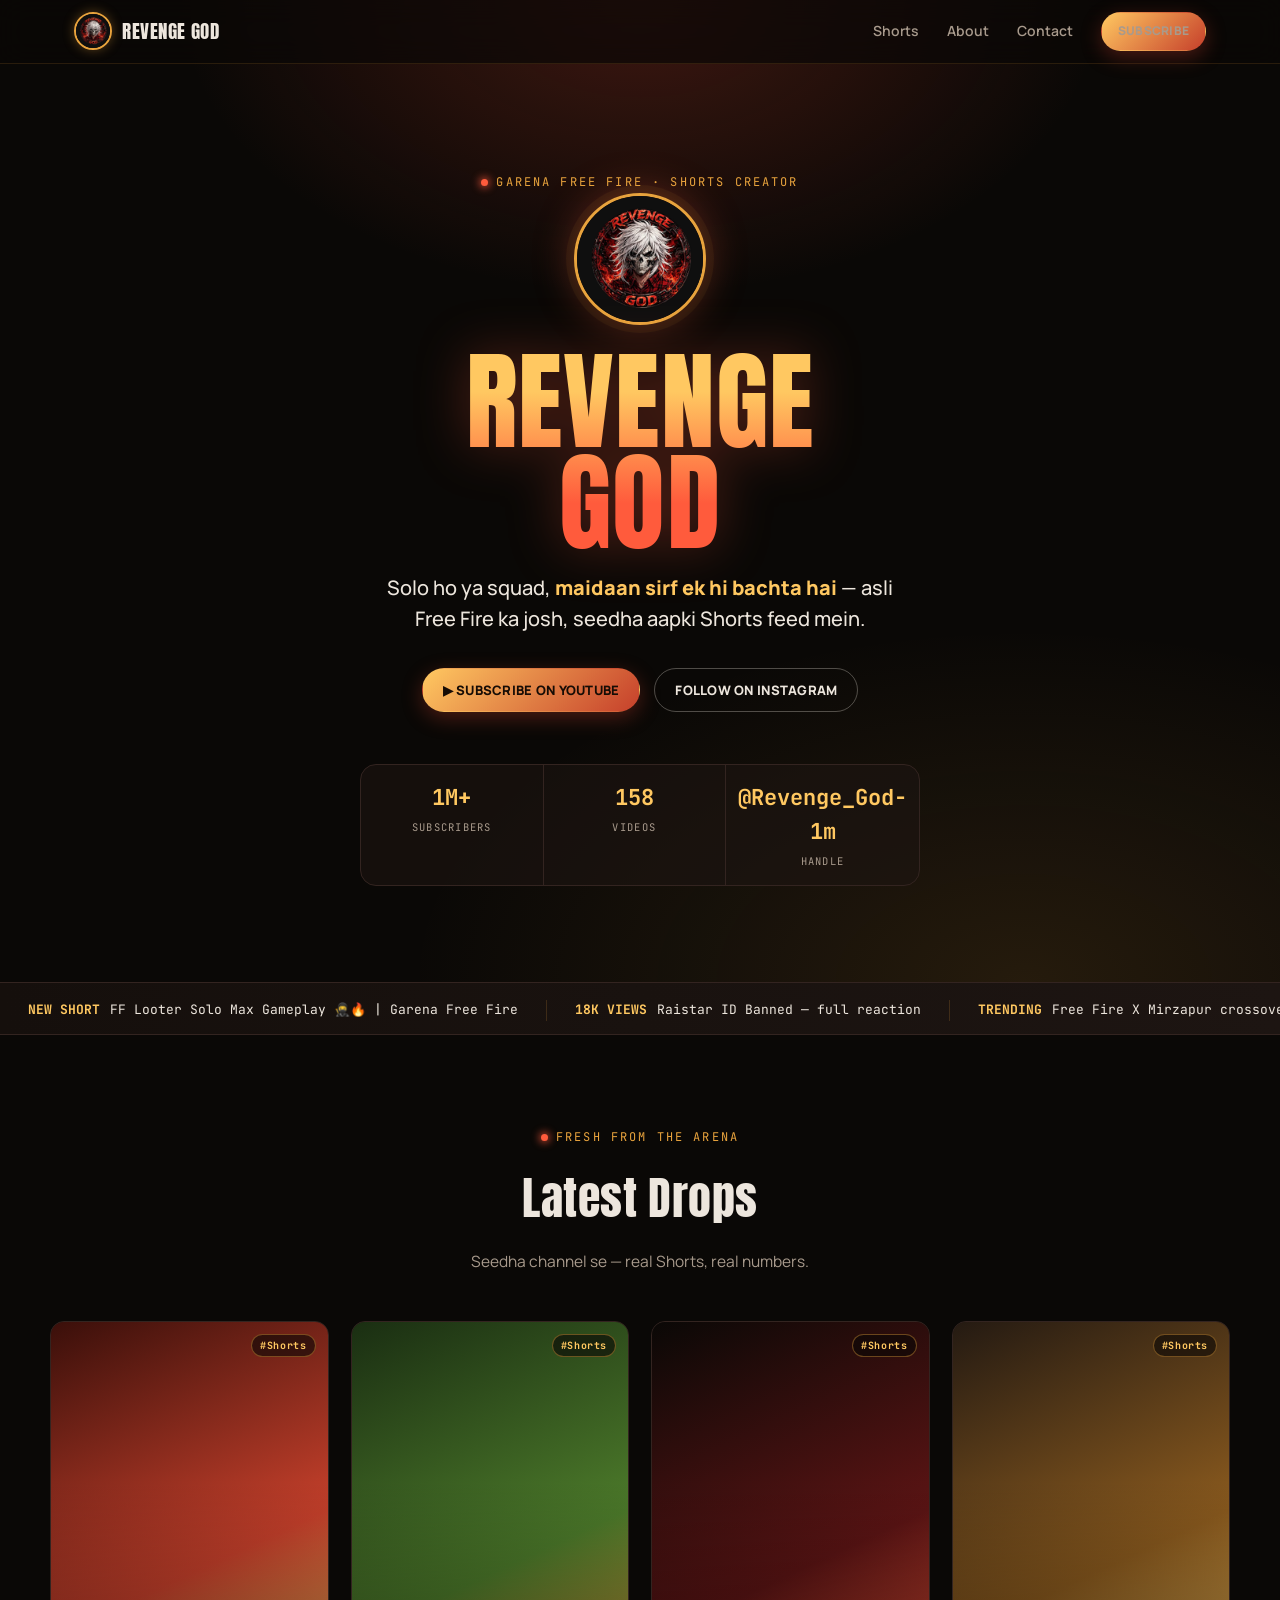
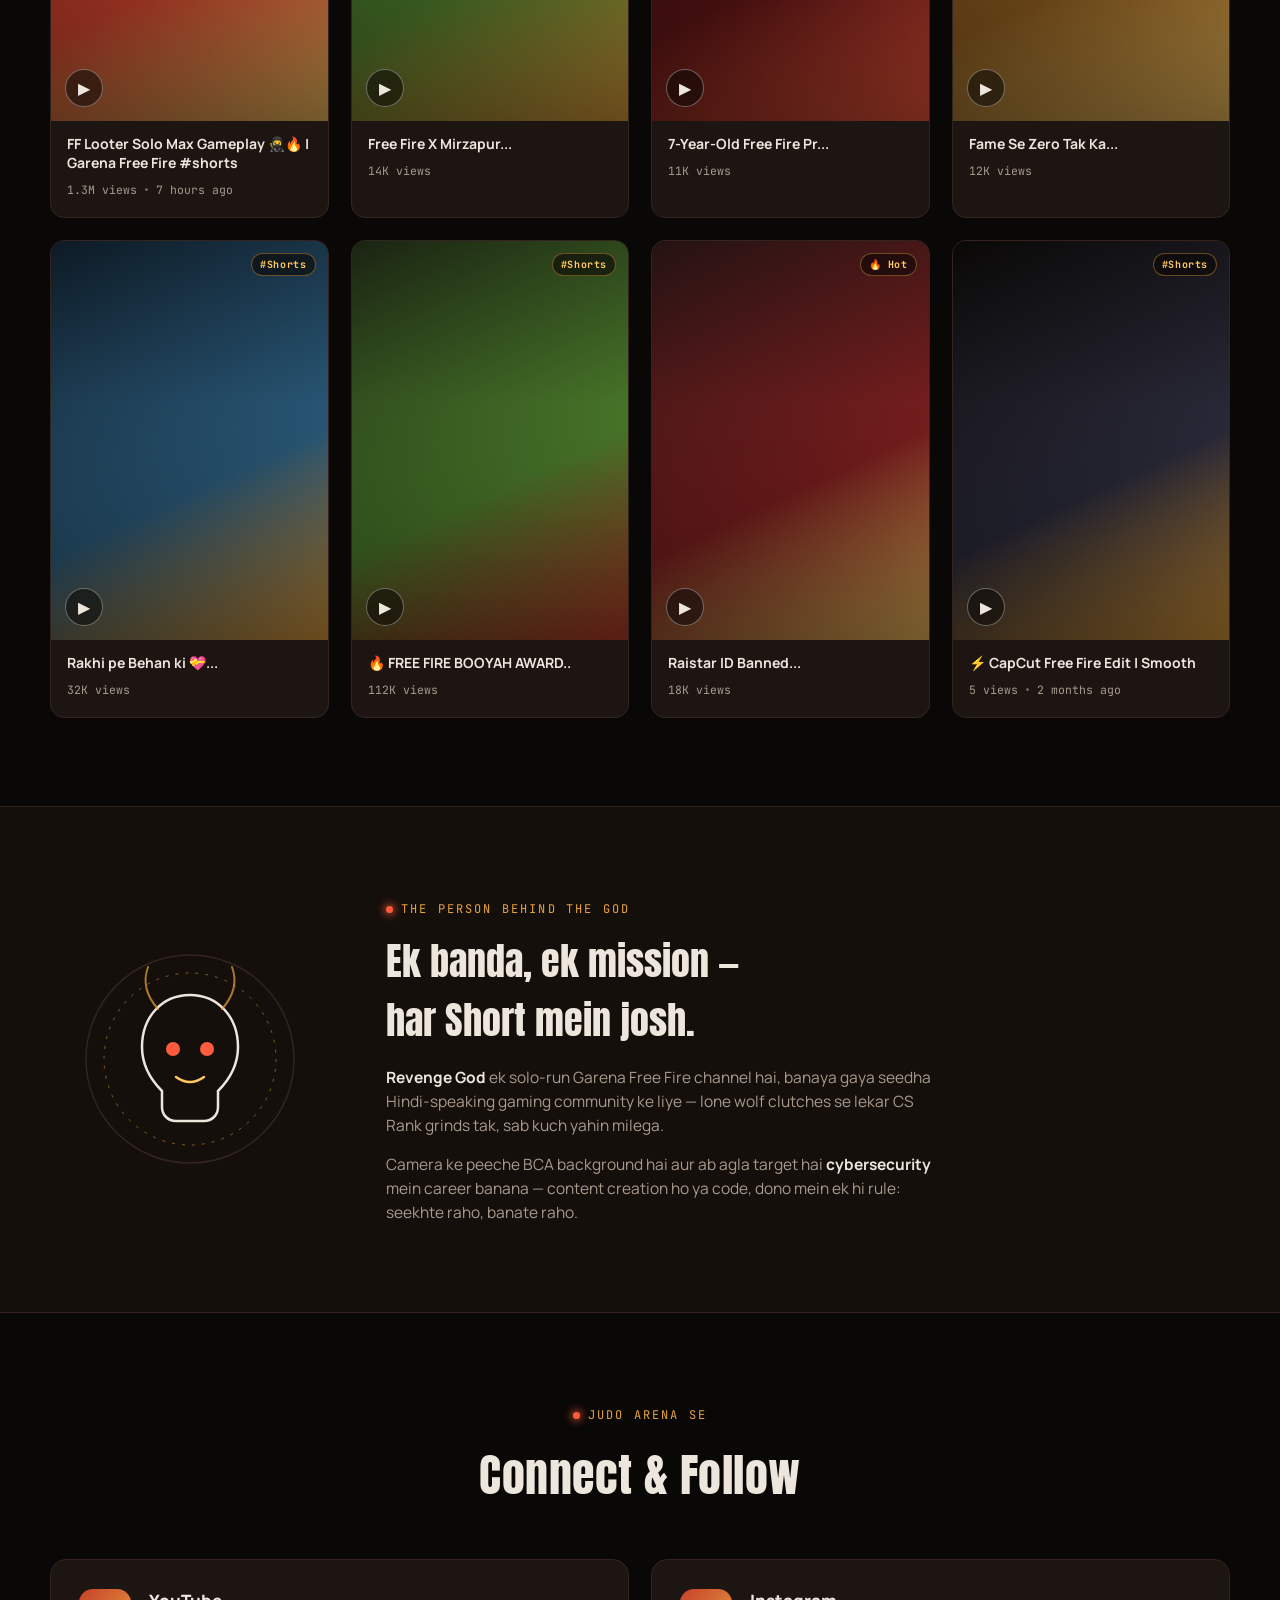
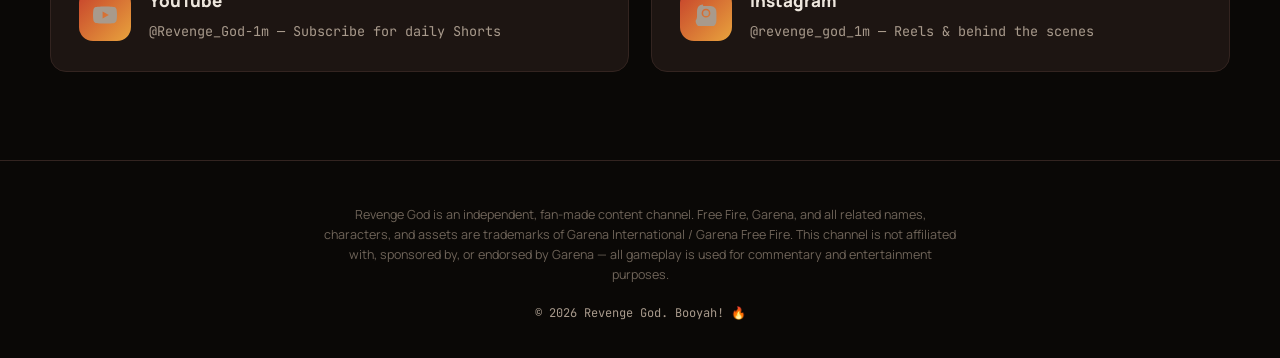
==== index.html @ 200768fb "Add files via upload" ====
<!DOCTYPE html>
<html lang="en">

<head>
  <meta charset="UTF-8">
  <meta name="viewport" content="width=device-width, initial-scale=1.0">
  <title>Revenge God — Free Fire Shorts Creator</title>
  <meta name="description"
    content="Revenge God — Garena Free Fire Shorts in Hindi. Solo lone-wolf gameplay, CS Rank, emotional edits, and more. Subscribe on YouTube.">
  <link rel="preconnect" href="https://fonts.gstatic.com" crossorigin>
    <link rel="stylesheet" href="style.css">
  <link rel="preconnect" href="https://fonts.googleapis.com">
  <link rel="preconnect" href="https://fonts.gstatic.com" crossorigin>
  <link href="https://fonts.googleapis.com/css2?family=Anton&family=JetBrains+Mono:wght@400;600&family=Manrope:wght@400;500;600;700;800&display=swap" rel="stylesheet">
</head>

<body>

  <header class="nav">
    <div class="nav-inner">
      <a class="nav-brand" href="#top">
        <img
          src="[data-uri]"
          alt="Revenge God logo">
        <span>REVENGE GOD</span>
      </a>
      <nav class="nav-links">
        <a href="#drops" class="hide-mobile">Shorts</a>
        <a href="#about" class="hide-mobile">About</a>
        <a href="#socials" class="hide-mobile">Contact</a>
        <a class="btn btn-primary btn-sm" href="https://www.youtube.com/@Revenge_God-1m?sub_confirmation=1"
          target="_blank" rel="noopener">Subscribe</a>
      </nav>
    </div>
  </header>

  <section class="hero" id="top">
    <div class="ember-field" id="emberField"></div>
    <div class="hero-content">
      <span class="eyebrow">GARENA FREE FIRE · SHORTS CREATOR</span>
      <img class="hero-logo"
        src="[data-uri]"
        alt="Revenge God channel logo — skull emblem">
      <h1 class="hero-title">REVENGE<br>GOD</h1>
      <p class="hero-tagline">Solo ho ya squad, <b>maidaan sirf ek hi bachta hai</b> — asli Free Fire ka josh, seedha
        aapki Shorts feed mein.</p>
      <div class="hero-ctas">
        <a class="btn btn-primary" href="https://www.youtube.com/@Revenge_God-1m?sub_confirmation=1" target="_blank"
          rel="noopener">▶ Subscribe on YouTube</a>
        <a class="btn btn-ghost" href="https://www.instagram.com/flex_boy_9" target="_blank" rel="noopener">Follow on
          Instagram</a>
      </div>
      <div class="hud-row">
        <div class="hud-stat">
          <span class="hud-num"><!-- update as channel grows -->1M+</span>
          <span class="hud-label">Subscribers</span>
        </div>
        <div class="hud-stat">
          <span class="hud-num">158</span>
          <span class="hud-label">Videos</span>
        </div>
        <div class="hud-stat">
          <span class="hud-num">@Revenge_God-1m</span>
          <span class="hud-label">Handle</span>
        </div>
      </div>
    </div>
  </section>

  <div class="ticker-wrap" aria-hidden="true">
    <div class="ticker-track" id="tickerTrack">
      <span class="ticker-item"><span class="tag">NEW SHORT</span> FF Looter Solo Max Gameplay 🥷🔥 | Garena Free
        Fire</span>
      <span class="ticker-item"><span class="tag">18K VIEWS</span> Raistar ID Banned — full reaction</span>
      <span class="ticker-item"><span class="tag">TRENDING</span> Free Fire X Mirzapur crossover edit</span>
      <span class="ticker-item"><span class="tag">3.2K VIEWS</span> Rakhi pe Behan ki khaas Free Fire clip</span>
      <span class="ticker-item"><span class="tag">158 VIDEOS</span> aur upload jaari hai — Booyah! 🔥</span>
      <span class="ticker-item"><span class="tag">NEW SHORT</span> FF Looter Solo Max Gameplay 🥷🔥 | Garena Free
        Fire</span>
      <span class="ticker-item"><span class="tag">18K VIEWS</span> Raistar ID Banned — full reaction</span>
      <span class="ticker-item"><span class="tag">TRENDING</span> Free Fire X Mirzapur crossover edit</span>
      <span class="ticker-item"><span class="tag">3.2K VIEWS</span> Rakhi pe Behan ki khaas Free Fire clip</span>
      <span class="ticker-item"><span class="tag">158 VIDEOS</span> aur upload jaari hai — Booyah! 🔥</span>
    </div>
  </div>

  <section id="drops">
    <div class="section-head reveal">
      <span class="eyebrow">FRESH FROM THE ARENA</span>
      <h2>Latest Drops</h2>
      <p>Seedha channel se — real Shorts, real numbers.</p>
    </div>
    <div class="drops-grid">

      <a class="drop-card reveal" href="https://youtu.be/77FnbdzJCMw?si=v3FXnAuQYkeRwZ2t" target="_blank"
        rel="noopener">
        <div class="drop-thumb" style="background:linear-gradient(155deg,#3a0f0a,#c6402b 60%,#ffc861);">
          <span class="drop-shorts-chip">#Shorts</span>
          <span class="play">▶</span>
        </div>
        <div class="drop-info">
          <p class="drop-title">FF Looter Solo Max Gameplay 🥷🔥 | Garena Free Fire #shorts</p>
          <div class="drop-meta"><span>1.3M views</span><span class="dot"></span><span>7 hours ago</span></div>
        </div>
      </a>

      <a class="drop-card reveal" href="https://youtube.com/shorts/RGI2FCf2Nno?si=-me43L0Hu4PrrF-i" target="_blank"
        rel="noopener">
        <div class="drop-thumb" style="background:linear-gradient(155deg,#1a2e12,#4c7a2a 60%,#e8a33d);">
          <span class="drop-shorts-chip">#Shorts</span>
          <span class="play">▶</span>
        </div>
        <div class="drop-info">
          <p class="drop-title">Free Fire X Mirzapur...</p>
          <div class="drop-meta"><span>14K views</span></div>
        </div>
      </a>

      <a class="drop-card reveal" href="https://youtube.com/shorts/0-yS_hzJapY?si=n_4H9j1_LASgGqxp" target="_blank"
        rel="noopener">
        <div class="drop-thumb" style="background:linear-gradient(155deg,#0a0806,#5c1414 60%,#ff5b3c);">
          <span class="drop-shorts-chip">#Shorts</span>
          <span class="play">▶</span>
        </div>
        <div class="drop-info">
          <p class="drop-title">7-Year-Old Free Fire Pr...</p>
          <div class="drop-meta"><span>11K views</span></div>
        </div>
      </a>

      <a class="drop-card reveal" href="https://youtube.com/shorts/CfJWiPFqKns?si=24pVbPuFwd_8iBDx" target="_blank"
        rel="noopener">
        <div class="drop-thumb" style="background:linear-gradient(155deg,#241a12,#8a5a1e 60%,#ffc861);">
          <span class="drop-shorts-chip">#Shorts</span>
          <span class="play">▶</span>
        </div>
        <div class="drop-info">
          <p class="drop-title">Fame Se Zero Tak Ka...</p>
          <div class="drop-meta"><span>12K views</span></div>
        </div>
      </a>

      <a class="drop-card reveal" href="https://youtube.com/shorts/-B8QjOwYxEs?si=erPtPYeGglyF7XsL" target="_blank"
        rel="noopener">
        <div class="drop-thumb" style="background:linear-gradient(155deg,#0d1a24,#2a5a7a 60%,#e8a33d);">
          <span class="drop-shorts-chip">#Shorts</span>
          <span class="play">▶</span>
        </div>
        <div class="drop-info">
          <p class="drop-title">Rakhi pe Behan ki 💝...</p>
          <div class="drop-meta"><span>32K views</span></div>
        </div>
      </a>

      <a class="drop-card reveal" href="https://youtube.com/shorts/Erxx7y5WIYY?si=zwUxbQQCqX5tz6cG" target="_blank"
        rel="noopener">
        <div class="drop-thumb" style="background:linear-gradient(155deg,#1a2412,#4a7a2a 60%,#c6402b);">
          <span class="drop-shorts-chip">#Shorts</span>
          <span class="play">▶</span>
        </div>
        <div class="drop-info">
          <p class="drop-title">🔥 FREE FIRE BOOYAH AWARD..</p>
          <div class="drop-meta"><span>112K views</span></div>
        </div>
      </a>

      <a class="drop-card reveal" href="https://youtube.com/shorts/8nB5B8nOI-M?si=obUNUNhrEzYBv0B-" target="_blank"
        rel="noopener">
        <div class="drop-thumb" style="background:linear-gradient(155deg,#241212,#7a1e1e 60%,#ffc861);">
          <span class="drop-shorts-chip">🔥 Hot</span>
          <span class="play">▶</span>
        </div>
        <div class="drop-info">
          <p class="drop-title">Raistar ID Banned...</p>
          <div class="drop-meta"><span>18K views</span></div>
        </div>
      </a>

      <a class="drop-card reveal" href="https://youtube.com/shorts/96vLsnc-MCk?si=YvV0ribTElOioiBw" target="_blank"
        rel="noopener">
        <div class="drop-thumb" style="background:linear-gradient(155deg,#0a0806,#2a2a3a 60%,#e8a33d);">
          <span class="drop-shorts-chip">#Shorts</span>
          <span class="play">▶</span>
        </div>
        <div class="drop-info">
          <p class="drop-title">⚡ CapCut Free Fire Edit | Smooth</p>
          <div class="drop-meta"><span>5 views</span><span class="dot"></span><span>2 months ago</span></div>
        </div>
      </a>

    </div>
  </section>

  <section class="about" id="about">
    <div class="about-grid">
      <div class="glyph-wrap reveal">
        <svg width="220" height="220" viewBox="0 0 220 220" fill="none" xmlns="http://www.w3.org/2000/svg">
          <circle cx="110" cy="110" r="104" stroke="var(--panel-line)" stroke-width="1.5" />
          <circle cx="110" cy="110" r="86" stroke="var(--gold)" stroke-width="1" stroke-dasharray="3 7" opacity="0.5" />
          <path
            d="M110 46 C138 46 158 68 158 98 C158 118 148 132 138 142 L138 158 C138 166 132 172 124 172 L96 172 C88 172 82 166 82 158 L82 142 C72 132 62 118 62 98 C62 68 82 46 110 46 Z"
            fill="none" stroke="var(--ash)" stroke-width="2.5" />
          <circle cx="93" cy="100" r="7" fill="var(--ember-bright)" />
          <circle cx="127" cy="100" r="7" fill="var(--ember-bright)" />
          <path d="M96 128 Q110 138 124 128" stroke="var(--gold-bright)" stroke-width="2.5" fill="none"
            stroke-linecap="round" />
          <path d="M78 60 Q60 40 68 18" stroke="var(--gold)" stroke-width="2" fill="none" stroke-linecap="round"
            opacity="0.7" />
          <path d="M142 60 Q160 40 152 18" stroke="var(--gold)" stroke-width="2" fill="none" stroke-linecap="round"
            opacity="0.7" />
        </svg>
      </div>
      <div class="about-copy">
        <span class="eyebrow">THE PERSON BEHIND THE GOD</span>
        <h2>Ek banda, ek mission — <br>har Short mein josh.</h2>
        <p><b>Revenge God</b> ek solo-run Garena Free Fire channel hai, banaya gaya seedha Hindi-speaking gaming
          community ke liye — lone wolf clutches se lekar CS Rank grinds tak, sab kuch yahin milega.</p>
        <p>Camera ke peeche BCA background hai aur ab agla target hai <b>cybersecurity</b> mein career banana — content
          creation ho ya code, dono mein ek hi rule: seekhte raho, banate raho.</p>
      </div>
    </div>
  </section>

  <section id="socials">
    <div class="section-head reveal">
      <span class="eyebrow">JUDO ARENA SE</span>
      <h2>Connect & Follow</h2>
    </div>
    <div class="social-grid">
      <a class="social-card reveal" href="https://www.youtube.com/@Revenge_God-1m" target="_blank" rel="noopener">
        <span class="social-icon">
          <svg width="24" height="24" viewBox="0 0 24 24" fill="currentColor">
            <path
              d="M23.5 6.2a3 3 0 0 0-2.1-2.1C19.4 3.5 12 3.5 12 3.5s-7.4 0-9.4.6A3 3 0 0 0 .5 6.2 31 31 0 0 0 0 12a31 31 0 0 0 .5 5.8 3 3 0 0 0 2.1 2.1c2 .6 9.4.6 9.4.6s7.4 0 9.4-.6a3 3 0 0 0 2.1-2.1A31 31 0 0 0 24 12a31 31 0 0 0-.5-5.8ZM9.6 15.5V8.5L15.8 12l-6.2 3.5Z" />
          </svg>
        </span>
        <div>
          <h3>YouTube</h3>
          <span>@Revenge_God-1m — Subscribe for daily Shorts</span>
        </div>
      </a>
      <a class="social-card reveal" href="https://www.instagram.com/ziddi_kushwaha_boy" target="_blank" rel="noopener">
        <span class="social-icon">
          <svg width="22" height="22" viewBox="0 0 24 24" fill="currentColor">
            <path
              d="M12 2.2c3.2 0 3.6 0 4.8.07 1.2.06 2 .25 2.7.53a5.4 5.4 0 0 1 2 1.3 5.4 5.4 0 0 1 1.3 2c.28.7.47 1.5.53 2.7.06 1.2.07 1.6.07 4.8s0 3.6-.07 4.8c-.06 1.2-.25 2-.53 2.7a5.4 5.4 0 0 1-1.3 2 5.4 5.4 0 0 1-2 1.3c-.7.28-1.5.47-2.7.53-1.2.06-1.6.07-4.8.07s-3.6 0-4.8-.07c-1.2-.06-2-.25-2.7-.53a5.4 5.4 0 0 1-2-1.3 5.4 5.4 0 0 1-1.3-2c-.28-.7-.47-1.5-.53-2.7C2.2 15.6 2.2 15.2 2.2 12s0-3.6.07-4.8c.06-1.2.25-2 .53-2.7a5.4 5.4 0 0 1 1.3-2 5.4 5.4 0 0 1 2-1.3c.7-.28 1.5-.47 2.7-.53C8.4 2.2 8.8 2.2 12 2.2Zm0 3a4.8 4.8 0 1 0 0 9.6 4.8 4.8 0 0 0 0-9.6Zm0 7.9a3.1 3.1 0 1 1 0-6.2 3.1 3.1 0 0 1 0 6.2Zm5.9-8.1a1.12 1.12 0 1 1-2.24 0 1.12 1.12 0 0 1 2.24 0Z" />
          </svg>
        </span>
        <div>
          <h3>Instagram</h3>
          <span>@revenge_god_1m — Reels & behind the scenes</span>
        </div>
      </a>
    </div>
  </section>

  <footer>
    <p>Revenge God is an independent, fan-made content channel. Free Fire, Garena, and all related names, characters,
      and assets are trademarks of Garena International / Garena Free Fire. This channel is not affiliated with,
      sponsored by, or endorsed by Garena — all gameplay is used for commentary and entertainment purposes.</p>
    <span class="copyright">© 2026 Revenge God. Booyah! 🔥</span>
  </footer>

  <script src="script.js" defer></script>

</body>

</html>
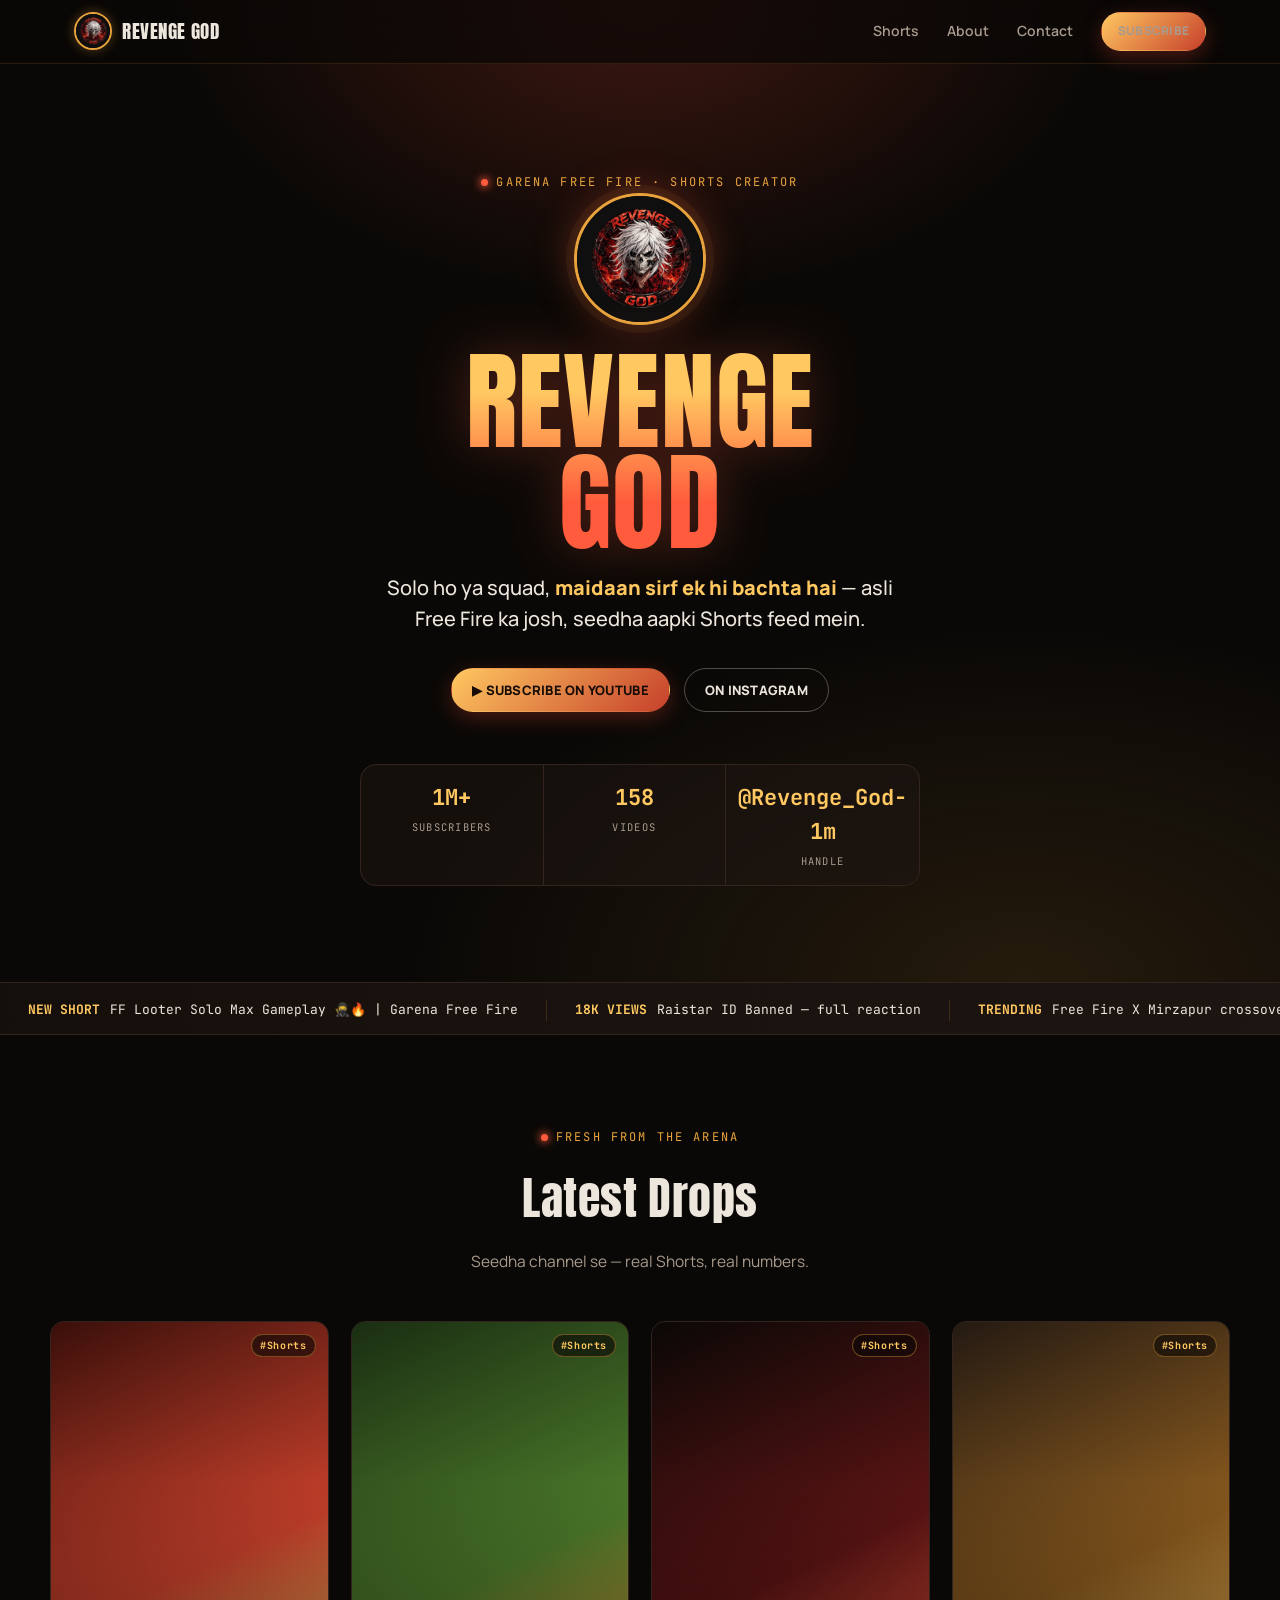
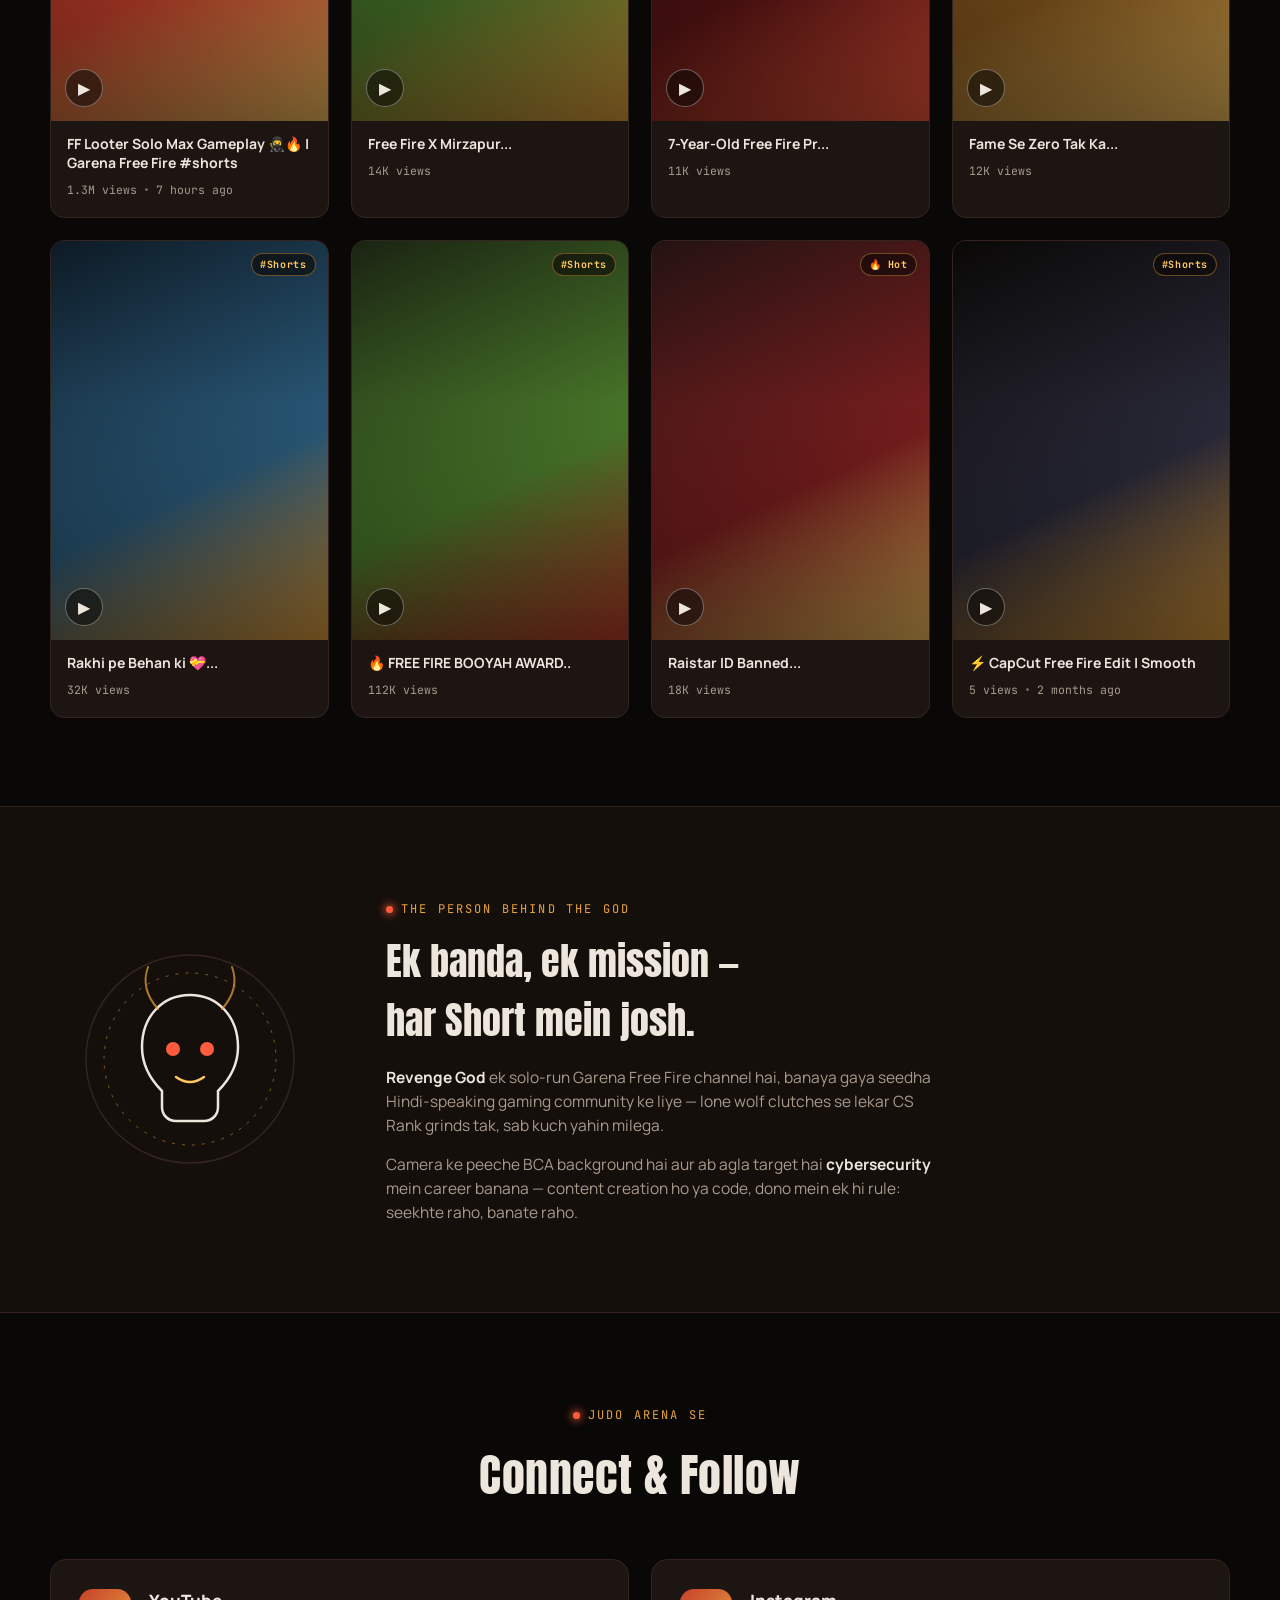
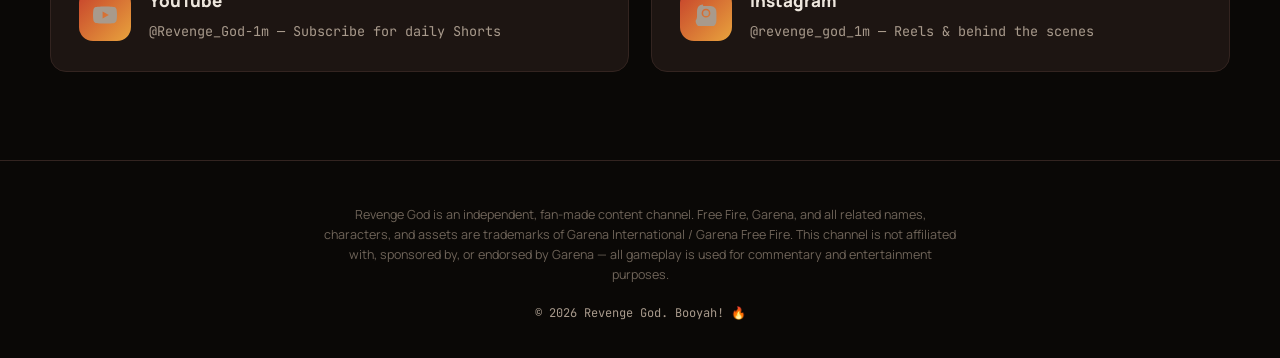
==== commit f6db90a7: "Fix link text for Instagram follow button" ====
--- a/index.html
+++ b/index.html
@@ -47,7 +47,7 @@
       <div class="hero-ctas">
         <a class="btn btn-primary" href="https://www.youtube.com/@Revenge_God-1m?sub_confirmation=1" target="_blank"
           rel="noopener">▶ Subscribe on YouTube</a>
-        <a class="btn btn-ghost" href="https://www.instagram.com/flex_boy_9" target="_blank" rel="noopener">Follow on
+        <a class="btn btn-ghost" href="https://www.instagram.com/flex_boy_9" target="_blank" rel="noopener"> on
           Instagram</a>
       </div>
       <div class="hud-row">
@@ -265,4 +265,4 @@
 
 </body>
 
-</html>+</html>
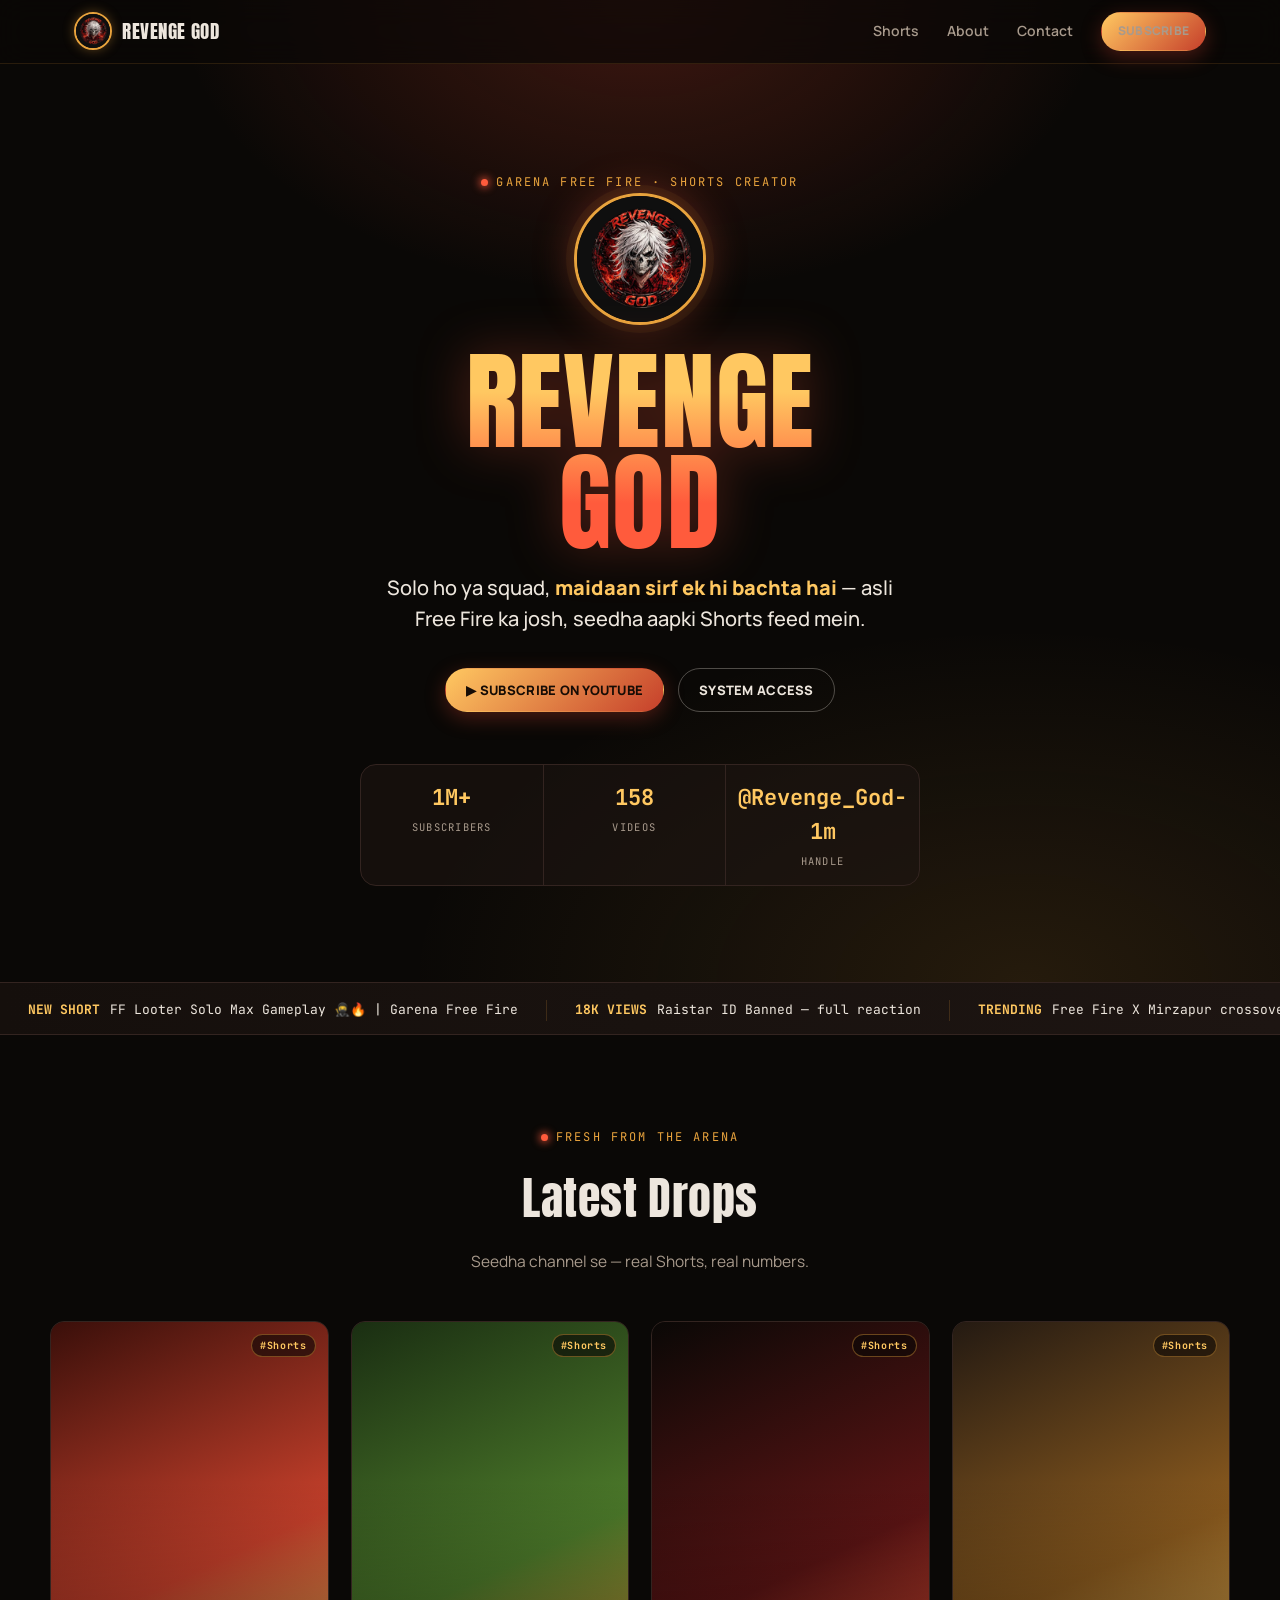
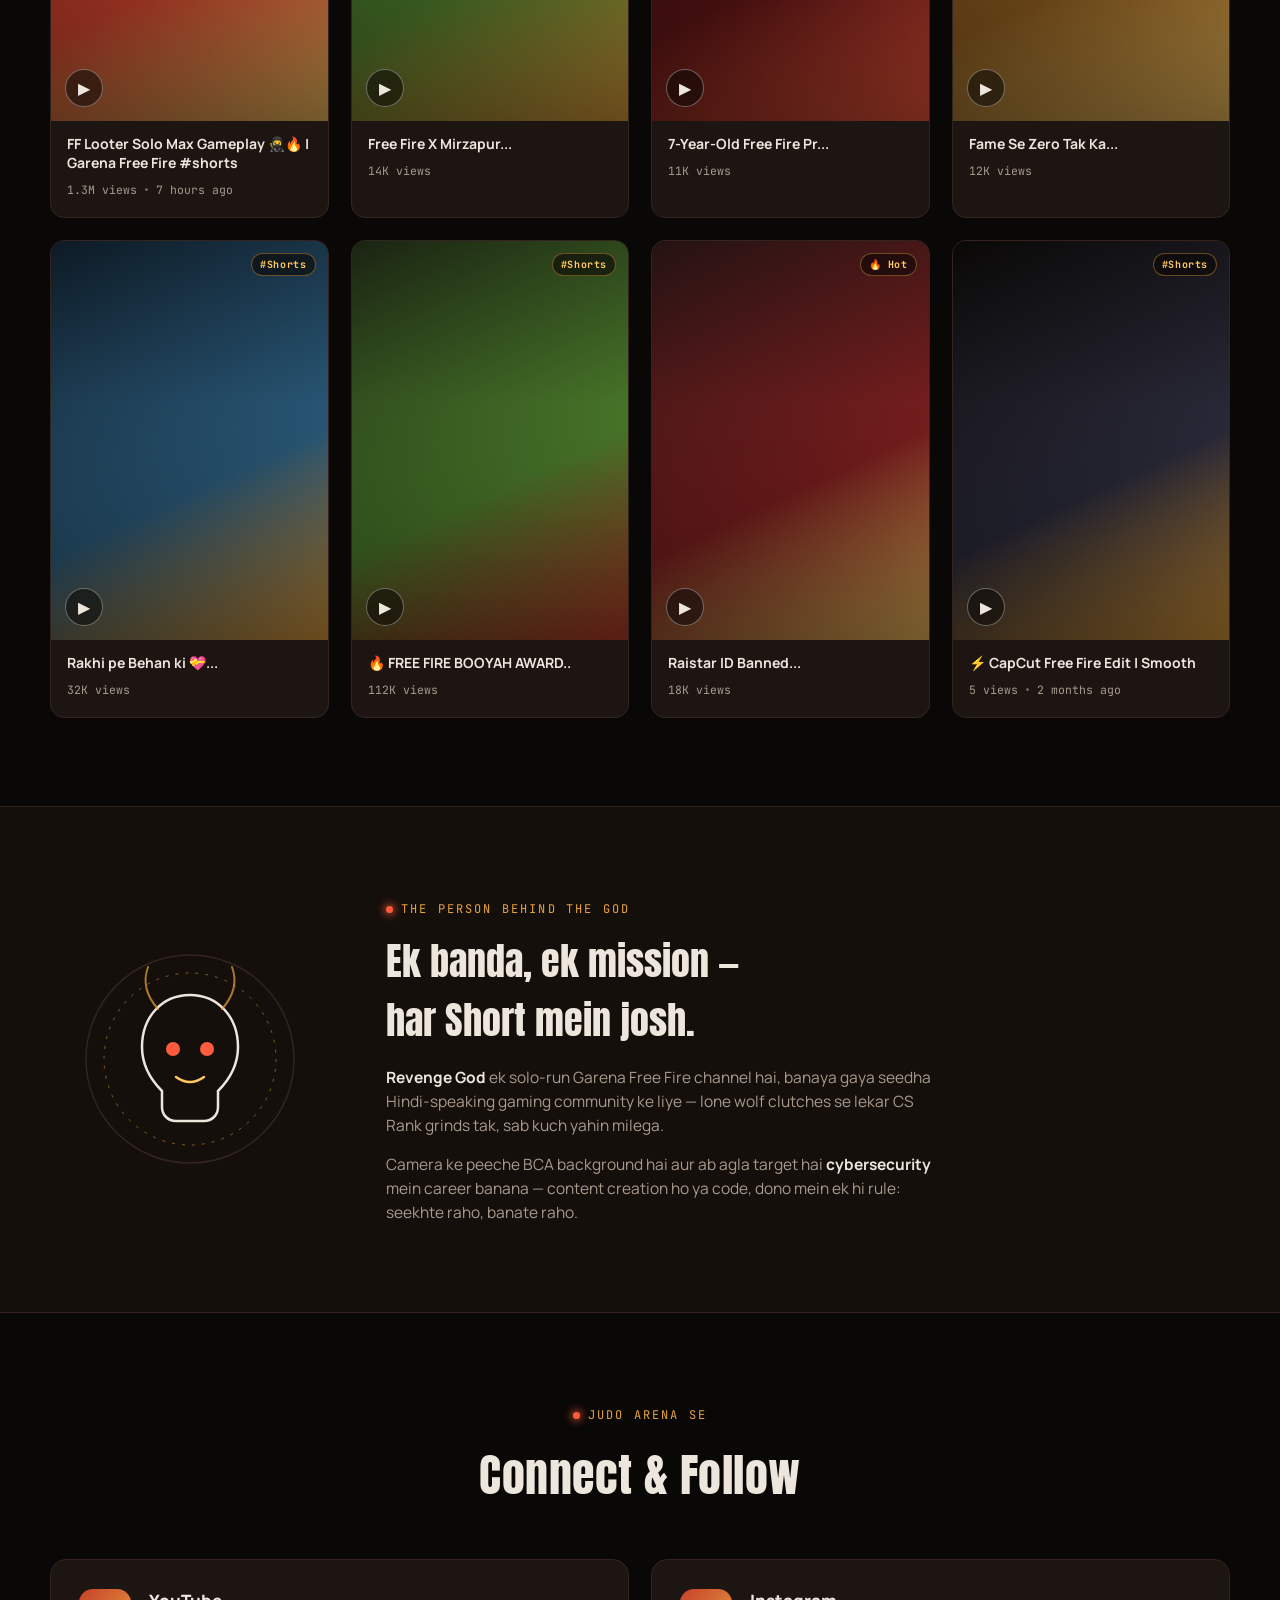
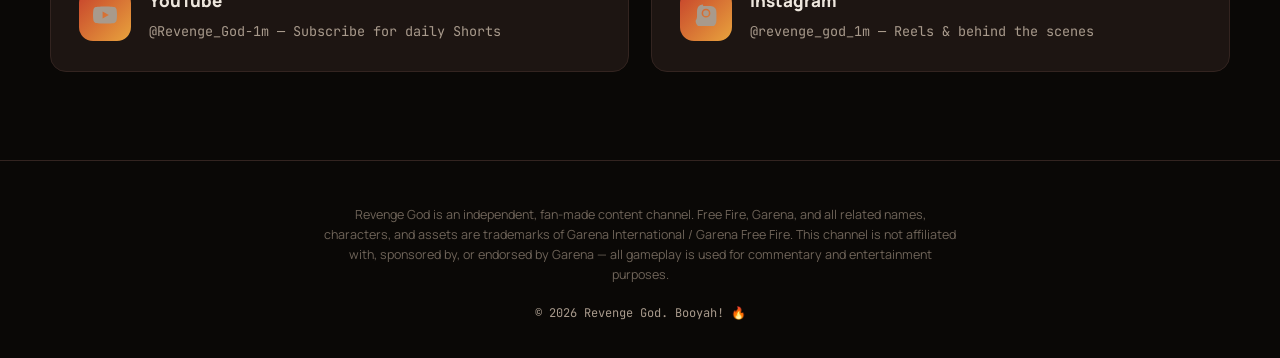
==== commit 9b6c642a: "Update Instagram link to SYSTEM ACCESS" ====
--- a/index.html
+++ b/index.html
@@ -47,8 +47,7 @@
       <div class="hero-ctas">
         <a class="btn btn-primary" href="https://www.youtube.com/@Revenge_God-1m?sub_confirmation=1" target="_blank"
           rel="noopener">▶ Subscribe on YouTube</a>
-        <a class="btn btn-ghost" href="https://www.instagram.com/flex_boy_9" target="_blank" rel="noopener"> on
-          Instagram</a>
+        <a class="btn btn-ghost" href="https://www.instagram.com/flex_boy_9" target="_blank" rel="noopener">SYSTEM ACCESS</a>
       </div>
       <div class="hud-row">
         <div class="hud-stat">
